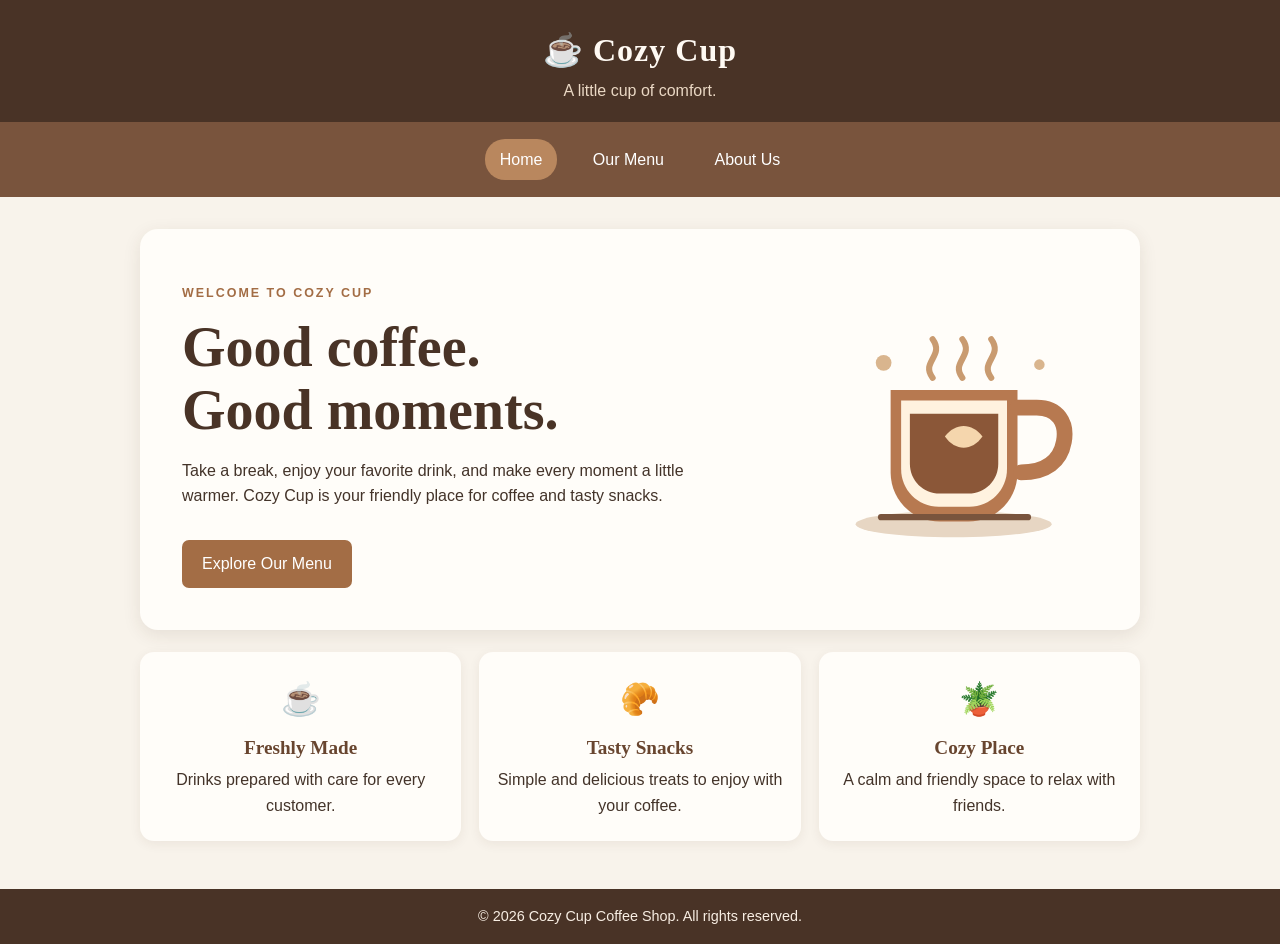
==== index.html @ 5667b013 "Add files via upload" ====
<!DOCTYPE html>
<html lang="en">
<head>
  <meta charset="UTF-8">
  <meta name="viewport" content="width=device-width, initial-scale=1.0">
  <title>Cozy Cup | Home</title>
  <link rel="stylesheet" href="style.css">
</head>
<body>
  <header>
    <div class="brand">☕ Cozy Cup</div>
    <p class="tagline">A little cup of comfort.</p>
  </header>

  <nav aria-label="Main navigation">
    <a class="active" href="index.html">Home</a>
    <a href="page2.html">Our Menu</a>
    <a href="page3.html">About Us</a>
  </nav>

  <main>
    <section class="hero">
      <div class="hero-copy">
        <p class="eyebrow">WELCOME TO COZY CUP</p>
        <h1>Good coffee.<br>Good moments.</h1>
        <p>Take a break, enjoy your favorite drink, and make every moment a little warmer. Cozy Cup is your friendly place for coffee and tasty snacks.</p>
        <a class="button" href="page2.html">Explore Our Menu</a>
      </div>
      <img class="coffee-art" src="coffee.svg" alt="Illustration of a warm cup of coffee">
    </section>

    <section class="feature-row">
      <article class="feature">
        <span>☕</span>
        <h2>Freshly Made</h2>
        <p>Drinks prepared with care for every customer.</p>
      </article>
      <article class="feature">
        <span>🥐</span>
        <h2>Tasty Snacks</h2>
        <p>Simple and delicious treats to enjoy with your coffee.</p>
      </article>
      <article class="feature">
        <span>🪴</span>
        <h2>Cozy Place</h2>
        <p>A calm and friendly space to relax with friends.</p>
      </article>
    </section>
  </main>

  <footer><p>&copy; 2026 Cozy Cup Coffee Shop. All rights reserved.</p></footer>
</body>
</html>
---- style.css ----
/* General Style */
* { box-sizing: border-box; }
body {
  font-family: Arial, sans-serif;
  margin: 0;
  background: #f8f3eb;
  color: #433329;
  line-height: 1.6;
}
header {
  text-align: center;
  background: #493326;
  color: #fffaf3;
  padding: 25px 16px 18px;
}
.brand { font-family: Georgia, serif; font-size: 2rem; font-weight: bold; letter-spacing: 1px; }
.tagline { margin: 2px 0 0; color: #ead8c4; }
nav {
  background: #79543d;
  text-align: center;
  padding: 13px 10px;
}
nav a {
  display: inline-block;
  color: white;
  text-decoration: none;
  margin: 4px 8px;
  padding: 8px 15px;
  border-radius: 20px;
  transition: background-color .2s ease, transform .2s ease;
}
nav a:hover, nav a.active { background: #b9875e; }
nav a:hover { transform: translateY(-2px); }
main { width: min(1000px, 92%); margin: 32px auto 48px; }
.hero {
  display: flex;
  align-items: center;
  justify-content: space-between;
  gap: 35px;
  background: #fffdf9;
  padding: 42px;
  border-radius: 18px;
  box-shadow: 0 5px 18px rgba(70, 48, 32, .10);
}
.hero-copy { flex: 1; }
.eyebrow { color: #a36d45; font-size: .78rem; font-weight: bold; letter-spacing: 2px; }
h1, h2 { font-family: Georgia, serif; }
h1 { font-size: clamp(2.2rem, 5vw, 3.5rem); line-height: 1.12; margin: 8px 0 16px; color: #493326; }
h2 { color: #68452f; }
.hero-copy > p:not(.eyebrow) { max-width: 520px; }
.coffee-art { width: min(280px, 38%); height: auto; }
.button {
  display: inline-block;
  margin-top: 15px;
  padding: 11px 20px;
  background: #a36d45;
  color: white;
  text-decoration: none;
  border: 0;
  border-radius: 7px;
  cursor: pointer;
  transition: transform .2s ease, background-color .2s ease;
}
.button:hover { background: #795039; transform: scale(1.05); }
.feature-row { display: grid; grid-template-columns: repeat(3, 1fr); gap: 18px; margin-top: 22px; }
.feature {
  background: #fffdf9;
  text-align: center;
  padding: 22px 18px;
  border-radius: 14px;
  box-shadow: 0 3px 12px rgba(70, 48, 32, .07);
}
.feature span { font-size: 2rem; }
.feature h2 { font-size: 1.2rem; margin: 8px 0 4px; }
.feature p { margin: 0; }
.page-intro { text-align: center; margin: 12px auto 28px; max-width: 650px; }
.page-intro h1 { font-size: 2.8rem; }
.menu-section, .about-card {
  background: #fffdf9;
  padding: 30px;
  border-radius: 16px;
  box-shadow: 0 5px 18px rgba(70, 48, 32, .09);
}
.menu-section h2 { text-align: center; margin-top: 0; }
.table-wrap { overflow-x: auto; }
table { width: 100%; border-collapse: collapse; margin: 15px 0; }
th, td { padding: 14px 16px; text-align: left; border-bottom: 1px solid #eadfd2; }
th { background: #79543d; color: white; }
tbody tr:nth-child(even) { background: #f8f1e8; }
tbody tr:hover { background: #f0e2d2; }
.menu-note { color: #77675b; font-size: .92rem; }
.about-card { display: flex; align-items: flex-start; gap: 30px; }
.about-art { width: 220px; max-width: 35%; height: auto; background: #f8f1e8; border-radius: 14px; padding: 12px; }
.about-card h2 { margin-top: 0; }
.about-card h2:not(:first-child) { margin-top: 22px; }
.values { padding-left: 22px; }
.values li { margin: 5px 0; }
.center-action { text-align: center; }
footer { text-align: center; background: #493326; color: #f8eee3; padding: 16px; }
footer p { margin: 0; font-size: .9rem; }
@media (max-width: 680px) {
  .hero, .about-card { flex-direction: column; padding: 25px; }
  .coffee-art, .about-art { width: 190px; max-width: 80%; align-self: center; }
  .feature-row { grid-template-columns: 1fr; }
  nav a { margin: 3px; padding: 8px 10px; }
  th, td { padding: 11px 10px; }
}
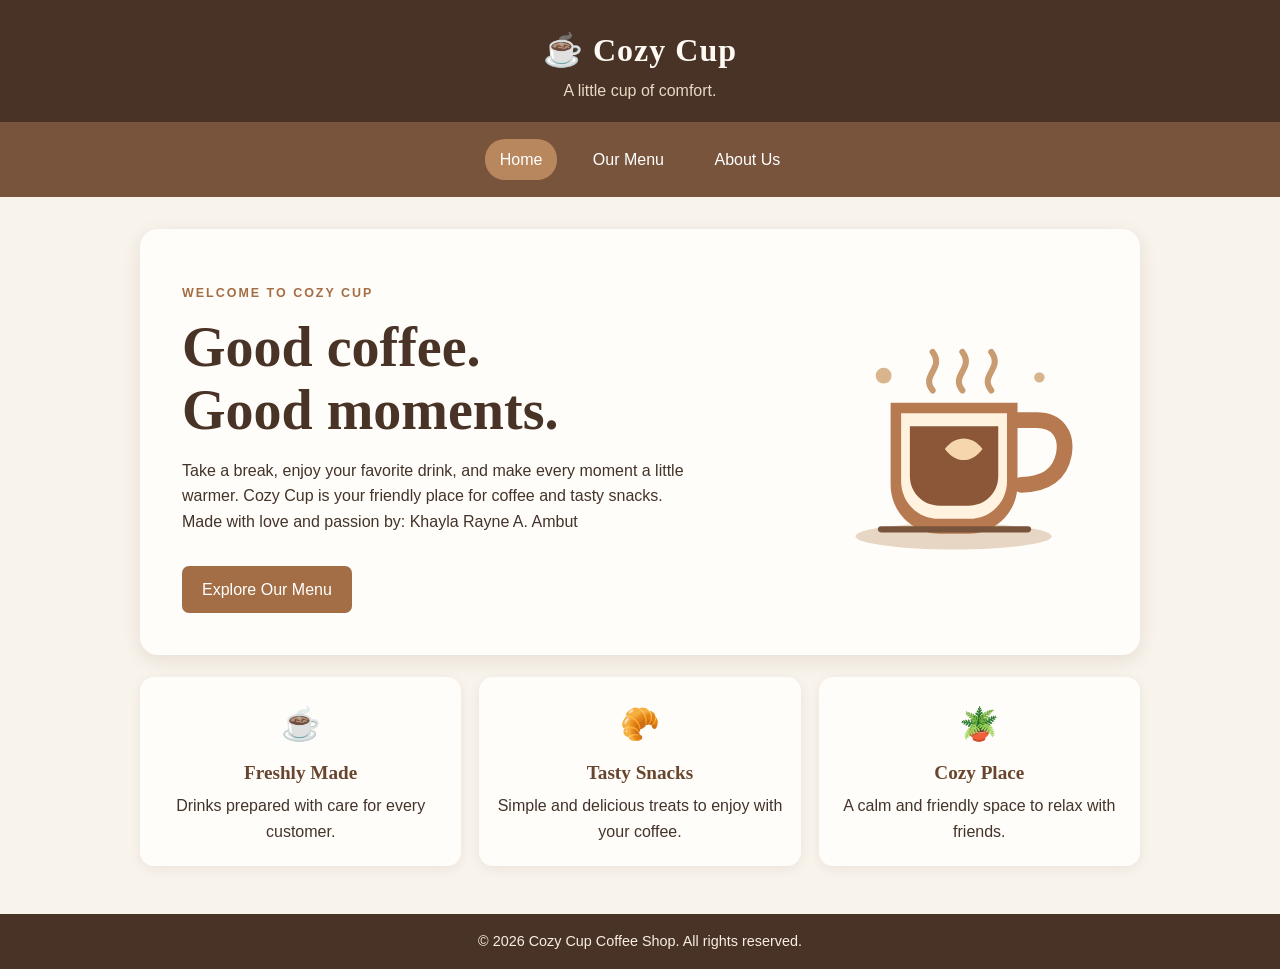
==== commit c6bd1d98: "Update index.html" ====
--- a/index.html
+++ b/index.html
@@ -1,6 +1,7 @@
 <!DOCTYPE html>
 <html lang="en">
 <head>
+  <meta name="google-site-verification" content="uk4t-2bTk8803HoX6QmwdMOBPBnDx_P4smgOnZ9sU2o" />
   <meta charset="UTF-8">
   <meta name="viewport" content="width=device-width, initial-scale=1.0">
   <title>Cozy Cup | Home</title>
@@ -23,7 +24,7 @@
       <div class="hero-copy">
         <p class="eyebrow">WELCOME TO COZY CUP</p>
         <h1>Good coffee.<br>Good moments.</h1>
-        <p>Take a break, enjoy your favorite drink, and make every moment a little warmer. Cozy Cup is your friendly place for coffee and tasty snacks.</p>
+        <p>Take a break, enjoy your favorite drink, and make every moment a little warmer. Cozy Cup is your friendly place for coffee and tasty snacks. Made with love and passion by: Khayla Rayne A. Ambut</p>
         <a class="button" href="page2.html">Explore Our Menu</a>
       </div>
       <img class="coffee-art" src="coffee.svg" alt="Illustration of a warm cup of coffee">
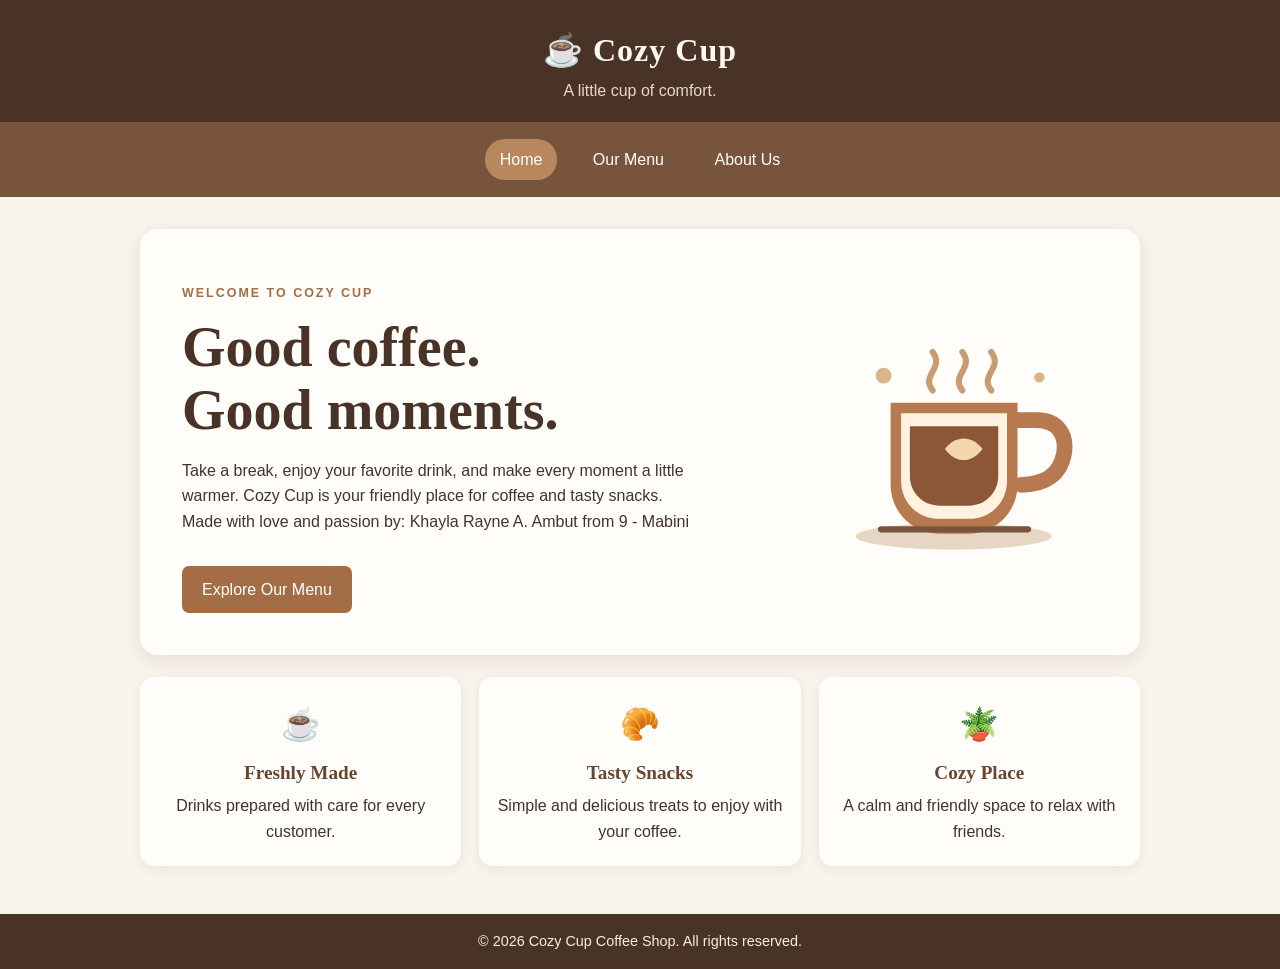
==== commit 2ef5c568: "Update index.html" ====
--- a/index.html
+++ b/index.html
@@ -24,7 +24,8 @@
       <div class="hero-copy">
         <p class="eyebrow">WELCOME TO COZY CUP</p>
         <h1>Good coffee.<br>Good moments.</h1>
-        <p>Take a break, enjoy your favorite drink, and make every moment a little warmer. Cozy Cup is your friendly place for coffee and tasty snacks. Made with love and passion by: Khayla Rayne A. Ambut</p>
+        <p>Take a break, enjoy your favorite drink, and make every moment a little warmer. Cozy Cup is your friendly place for coffee and tasty snacks.
+          Made with love and passion by: Khayla Rayne A. Ambut from 9 - Mabini</p>
         <a class="button" href="page2.html">Explore Our Menu</a>
       </div>
       <img class="coffee-art" src="coffee.svg" alt="Illustration of a warm cup of coffee">
